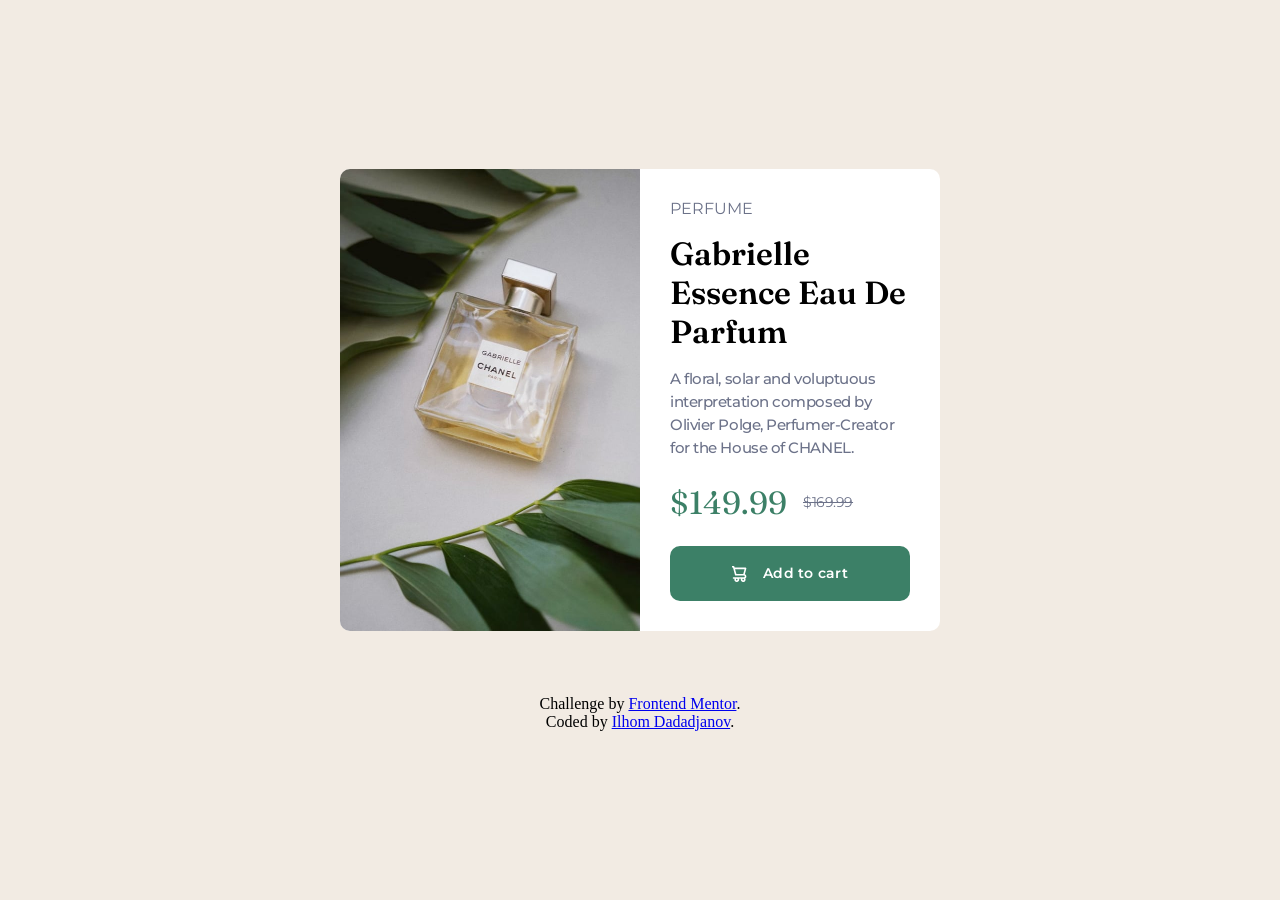
==== product-preview-card-component-main/index.html @ f11bfb05 "files" ====
<!DOCTYPE html>
<html lang="en">

<head>
  <meta charset="UTF-8">
  <meta name="viewport" content="width=device-width, initial-scale=1.0">
  <!-- displays site properly based on user's device -->

  <link rel="icon" type="image/png" sizes="32x32" href="./images/favicon-32x32.png">
  <link rel="stylesheet" href="style.css">

  <title>Frontend Mentor | Product preview card component</title>

  <!-- Feel free to remove these styles or customise in your own stylesheet 👍 -->
</head>

<body>
  <main class="wrapper" role="main">
    <section class="card">
      <div class="card_content">
        <span class="card_content-category">perfume</span>
        <h1 class="card_content-name">gabrielle essence eau de parfum</h1>
        <p class="card_content-description">A floral, solar and voluptuous interpretation composed by Olivier Polge,
          Perfumer-Creator for the House of CHANEL.</p>
        <div class="card_content-price">
          <span class="card_content-price-new">$149.99</span>
          <span class="card_content-price-old">$169.99</span>
        </div>
        <div class="card_content_cta">
          <img src="images/icon-cart.svg" alt="">
          <button class="card_content_cta-btn">Add to cart</button>
        </div>
      </div>
      <picture class="card_img">
        <source media="(min-width:601px)" srcset="images/image-product-desktop.jpg">
        <img src="images/image-product-mobile.jpg" alt="Parfume Bottle">
      </picture>
    </section>

    <div class="attribution">
      Challenge by <a href="https://www.frontendmentor.io?ref=challenge" target="_blank">Frontend Mentor</a>.<br>
      Coded by <a href="https://legendary-chimera-96c039.netlify.app/">Ilhom Dadadjanov</a>.
    </div>
  </main>
</body>

</html>
---- product-preview-card-component-main/style.css ----
@import url("https://fonts.googleapis.com/css2?family=Montserrat:wght@500;700&display=swap");
/* - Weights: 500, 700 */
@import url("https://fonts.googleapis.com/css2?family=Fraunces:opsz,wght@9..144,700&display=swap");
/* - Weights: 700 */
:root {
  --main-bg-color: hsl(30, 38%, 92%);
  --paragrph-color: hsl(228, 12%, 48%);
  --perfume-color: hsl(212, 21%, 14%);
  --components-color: hsl(158, 36%, 37%);
  --hover-components-color: hsl(157.1, 36%, 18%);
  --card-bg-color: hsl(0, 0%, 100%);
  --external-link-color: hsl(228, 45%, 44%);
}

* {
  margin: 0;
  padding: 0%;
  box-sizing: border-box;
}

body {
  background-color: var(--main-bg-color);
  display: flex;
  flex-direction: column;
  padding: 1rem;
}

.wrapper {
  display: flex;
  flex-direction: column;
  justify-content: start;
  gap: 4rem;
}

.attribution {
  margin-top: auto;
  text-align: center;
}

.card {
  background-color: var(--card-bg-color);
  width: 100%;
  max-width: 37.5rem;
  display: flex;
  flex-direction: column-reverse;
  border-radius: 10px;
  margin-top: auto;
}

.card_img {
  border-radius: 10px 10px 0 0;
  width: 100%;
}

.card_img img {
  width: 100%;
  border-radius: 10px 10px 0 0;
}

.card_content {
  padding: 1.5rem;
  display: flex;
  flex-direction: column;
}

.card_content-category {
  font-family: "Montserrat", sans-serif;
  text-transform: uppercase;
  color: var(--paragrph-color);
}

.card_content-name {
  font-family: "Fraunces", serif;
  text-transform: capitalize;
  font-weight: 600;
  font-size: 2rem;
  margin: 1rem 0;
}

.card_content-description {
  font-family: "Montserrat", sans-serif;
  font-size: 15px;
  line-height: 23px;
  font-weight: 500;
  color: var(--paragrph-color);
  font-size: 15px;
  margin-bottom: 1.5rem;
  letter-spacing: -0.03em;
}

.card_content-price {
  display: flex;
  align-items: center;
  gap: 1rem;
  margin-bottom: 1.5rem;
}

.card_content-price-new {
  font-family: "Fraunces", serif;
  font-size: 2rem;
  color: var(--components-color);
}

.card_content-price-old {
  font-family: "Montserrat";
  font-style: normal;
  font-weight: 400;
  font-size: 14px;
  line-height: 23px;
  letter-spacing: -0.03em;
  text-decoration: line-through;
  color: var(--paragrph-color);
}

.card_content_cta {
  font-family: "Montserrat";
  font-weight: 600;
  font-size: 14px;
  line-height: 23px;
  letter-spacing: 0.02em;
  padding: 1rem 0;
  border-radius: 10px;
  color: var(--card-bg-color);
  background-color: var(--components-color);
  display: flex;
  justify-content: center;
  align-items: center;
  gap: 1rem;
  cursor: pointer;
  transition: background-color 300ms ease;
}

.card_content_cta-btn {
  border: 0;
  background-color: transparent;
  color: var(--card-bg-color);
  font-family: "Montserrat";
  font-weight: 600;
  font-size: 14px;
  line-height: 23px;
  letter-spacing: 0.02em;
  cursor: pointer;
}

.card_content_cta:hover,
.card_content_cta:active {
  background-color: var(--hover-components-color);
}

@media (min-width: 26em) {
  body {
    height: 100vh;
    align-items: center;
    justify-content: center;
  }
  .attribution {
    margin-top: 0;
  }
  .card {
    flex-direction: row-reverse;
    margin-top: 0;
  }
  .card_content {
    padding: 1.875rem;
    width: 50%;
  }
  .card_img {
    width: 50%;
  }
  .card_img img {
    height: 100%;
    border-radius: 10px 0 0 10px;
  }
}
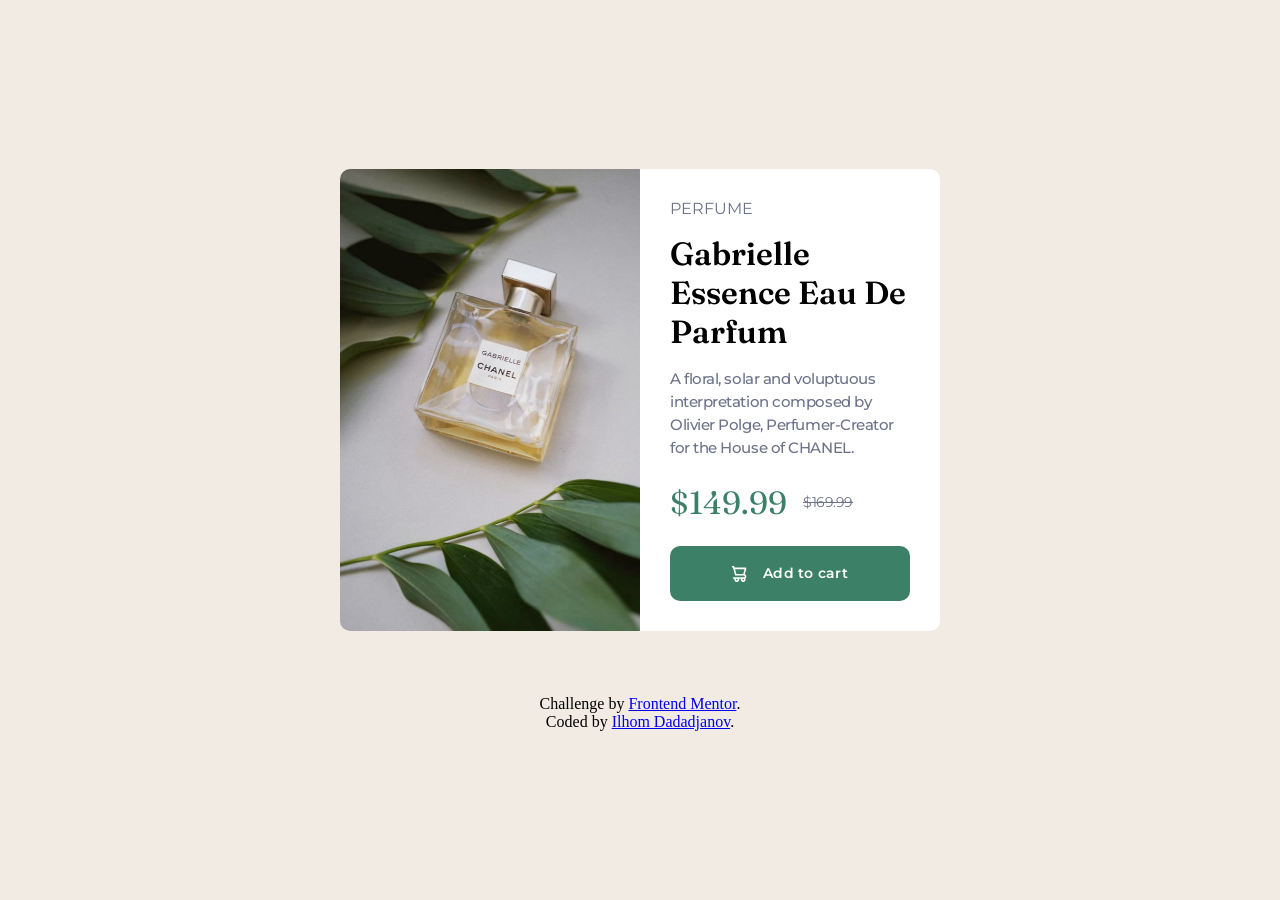
==== commit 5e455abd: "fixed" ====
--- a/product-preview-card-component-main/index.html
+++ b/product-preview-card-component-main/index.html
@@ -15,7 +15,7 @@
 </head>
 
 <body>
-  <main class="wrapper" role="main">
+  <main class="wrapper">
     <section class="card">
       <div class="card_content">
         <span class="card_content-category">perfume</span>
@@ -28,7 +28,7 @@
         </div>
         <div class="card_content_cta">
           <img src="images/icon-cart.svg" alt="">
-          <button class="card_content_cta-btn">Add to cart</button>
+          <button class="card_content_cta-btn" type="button">Add to cart</button>
         </div>
       </div>
       <picture class="card_img">
--- a/product-preview-card-component-main/style.css
+++ b/product-preview-card-component-main/style.css
@@ -14,7 +14,7 @@
 
 * {
   margin: 0;
-  padding: 0%;
+  padding: 0;
   box-sizing: border-box;
 }
 
@@ -79,11 +79,10 @@
 
 .card_content-description {
   font-family: "Montserrat", sans-serif;
-  font-size: 15px;
   line-height: 23px;
   font-weight: 500;
   color: var(--paragrph-color);
-  font-size: 15px;
+  font-size: 0.938rem;
   margin-bottom: 1.5rem;
   letter-spacing: -0.03em;
 }
@@ -102,7 +101,7 @@
 }
 
 .card_content-price-old {
-  font-family: "Montserrat";
+  font-family: "Montserrat" ;
   font-style: normal;
   font-weight: 400;
   font-size: 14px;
@@ -113,7 +112,7 @@
 }
 
 .card_content_cta {
-  font-family: "Montserrat";
+  font-family: "Montserrat", sans-serif;
   font-weight: 600;
   font-size: 14px;
   line-height: 23px;
@@ -127,7 +126,12 @@
   align-items: center;
   gap: 1rem;
   cursor: pointer;
-  transition: background-color 300ms ease;
+  transition: background-color 150ms ease;
+}
+@media (prefers-reduced-motion: reduce){
+  .card_content_cta{
+    transition: background-color 450ms ease;
+  }
 }
 
 .card_content_cta-btn {
